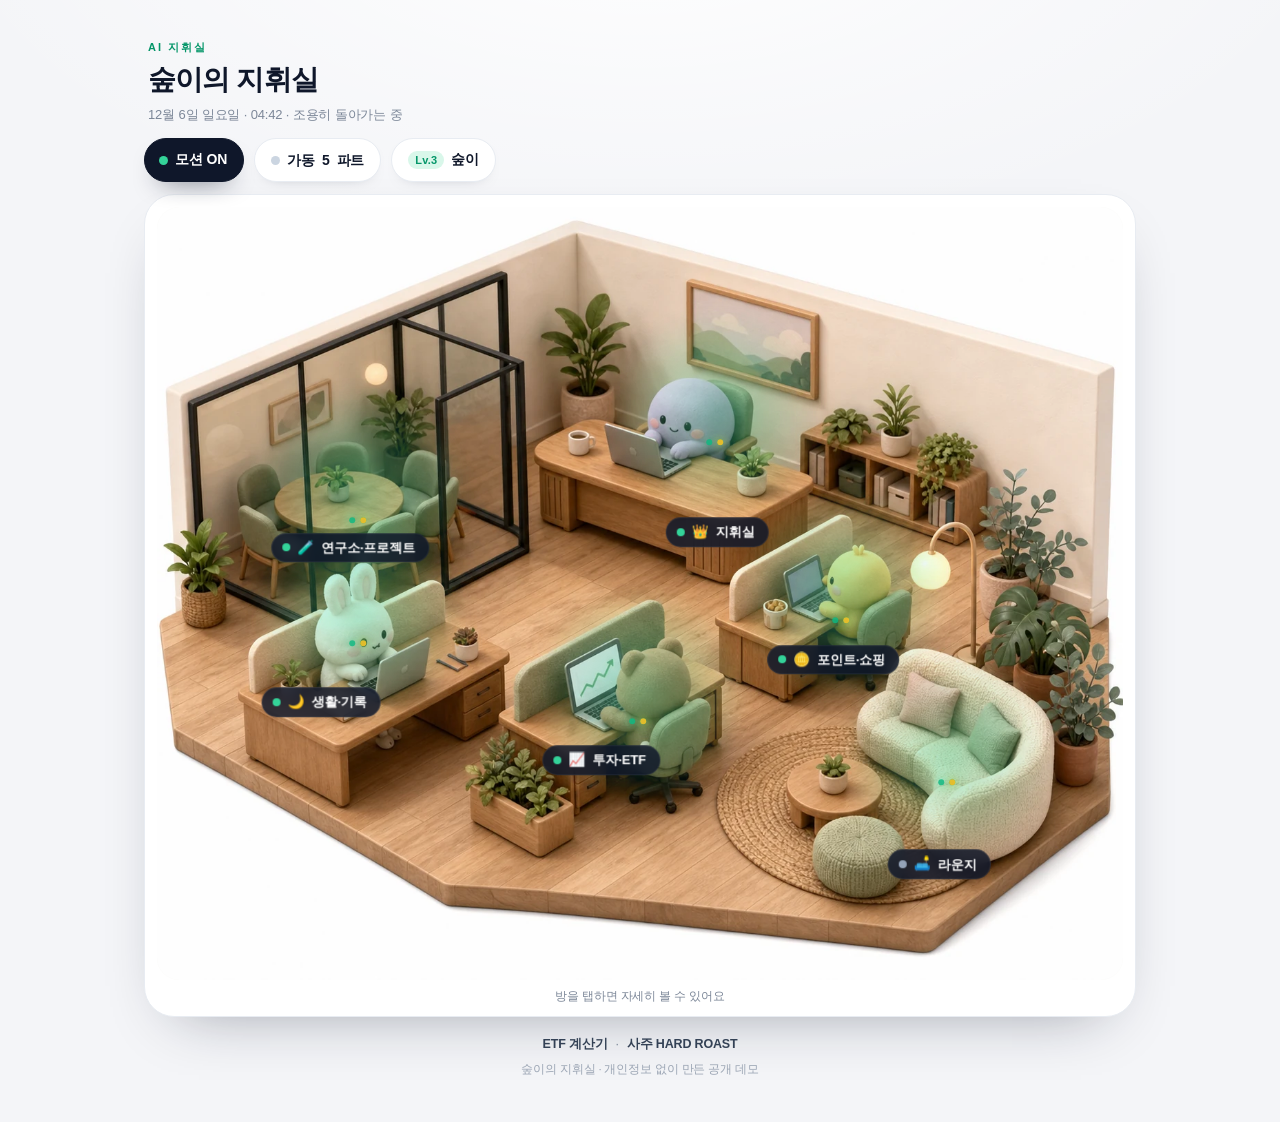
==== office/index.html @ 960017b2 "office: 숲이 3D 지휘실 대시보드 추가 (이소메트릭 배경, 6개 파트 배지, ETF 종가 연동)" ====
<!doctype html>
<html lang="ko">
<head>
<meta charset="utf-8">
<meta name="viewport" content="width=device-width, initial-scale=1, viewport-fit=cover">
<title>숲이의 3D 지휘실</title>
<meta name="description" content="매일 조용히 돌아가는 자동화 파트를 한눈에 보는 3D 아이소메트릭 지휘실 대시보드.">
<meta name="theme-color" content="#f4f5f8">
<meta property="og:title" content="숲이의 3D 지휘실">
<meta property="og:description" content="아침 브리핑부터 ETF 종가 갱신까지, 조용히 돌아가는 5개 파트.">
<link rel="icon" href="data:image/svg+xml,<svg xmlns=%22http://www.w3.org/2000/svg%22 viewBox=%220 0 100 100%22><text y=%22.9em%22 font-size=%2290%22>🏢</text></svg>">
<link rel="stylesheet" href="style.css">
</head>
<body class="motion-on">

<div class="page">

  <header class="masthead">
    <p class="masthead__kicker">AI 지휘실</p>
    <h1 class="masthead__title">숲이의 지휘실</h1>
    <p class="masthead__sub"><span id="todayLabel">오늘</span> · 조용히 돌아가는 중</p>
  </header>

  <div class="topbar" role="toolbar" aria-label="상태 바">
    <button class="pill pill--toggle is-on" id="motionBtn" type="button" aria-pressed="true" aria-label="모션 효과 켜기 또는 끄기">
      <span class="pill__dot"></span><span id="motionLabel">모션 ON</span>
    </button>
    <div class="pill" aria-label="가동 중인 파트 수">
      <span class="pill__dot pill__dot--soft"></span>가동 <b id="partCount">5</b>파트
    </div>
    <button class="pill pill--lv" id="levelBtn" type="button" aria-haspopup="dialog">
      <span class="lv">Lv.3</span> 숲이
    </button>
  </div>

  <main class="stage" aria-label="지휘실 평면도">
    <div class="office" id="office">
      <img class="office__bg" src="office-bg.webp" width="1402" height="1122" draggable="false"
           alt="둥근 보라색 마스코트가 앉은 원목 책상, 유리로 나뉜 회의실, 토끼·곰·병아리 책상, 소파와 러그가 있는 라운지로 이루어진 아이소메트릭 사무실">

      <span class="hot" data-room="hq"     style="--x:58%;--y:27%" aria-hidden="true"><i></i><i></i><i></i></span>
      <span class="hot" data-room="shop"   style="--x:71%;--y:50%" aria-hidden="true"><i></i><i></i><i></i></span>
      <span class="hot" data-room="invest" style="--x:50%;--y:63%" aria-hidden="true"><i></i><i></i><i></i></span>
      <span class="hot" data-room="life"   style="--x:21%;--y:53%" aria-hidden="true"><i></i><i></i><i></i></span>
      <span class="hot" data-room="lab"    style="--x:21%;--y:37%" aria-hidden="true"><i></i><i></i><i></i></span>
      <span class="hot" data-room="lounge" style="--x:82%;--y:71%" aria-hidden="true"><i></i><i></i><i></i></span>

      <button class="badge" type="button" data-room="hq" style="--x:58%;--y:42%">
        <span class="badge__dot"></span><span class="badge__ico">👑</span>
        <span class="badge__tx"><span class="tx-long">지휘실</span><span class="tx-short">지휘실</span></span>
      </button>
      <button class="badge" type="button" data-room="shop" style="--x:70%;--y:58.5%">
        <span class="badge__dot"></span><span class="badge__ico">🪙</span>
        <span class="badge__tx"><span class="tx-long">포인트·쇼핑</span><span class="tx-short">포인트</span></span>
      </button>
      <button class="badge" type="button" data-room="invest" style="--x:46%;--y:71.5%">
        <span class="badge__dot"></span><span class="badge__ico">📈</span>
        <span class="badge__tx"><span class="tx-long">투자·ETF</span><span class="tx-short">투자</span></span>
      </button>
      <button class="badge" type="button" data-room="life" style="--x:17%;--y:64%">
        <span class="badge__dot"></span><span class="badge__ico">🌙</span>
        <span class="badge__tx"><span class="tx-long">생활·기록</span><span class="tx-short">기록</span></span>
      </button>
      <button class="badge" type="button" data-room="lab" style="--x:20%;--y:44%">
        <span class="badge__dot"></span><span class="badge__ico">🧪</span>
        <span class="badge__tx"><span class="tx-long">연구소·프로젝트</span><span class="tx-short">연구소</span></span>
      </button>
      <button class="badge badge--rest" type="button" data-room="lounge" style="--x:81%;--y:85%">
        <span class="badge__dot"></span><span class="badge__ico">🛋️</span>
        <span class="badge__tx"><span class="tx-long">라운지</span><span class="tx-short">라운지</span></span>
      </button>
    </div>
    <p class="stage__hint">방을 탭하면 자세히 볼 수 있어요</p>
  </main>

  <footer class="foot">
    <nav class="foot__links" aria-label="바로가기">
      <a href="../etf-calc/">ETF 계산기</a>
      <span aria-hidden="true">·</span>
      <a href="../saju-roast/">사주 HARD ROAST</a>
    </nav>
    <p class="foot__note">숲이의 지휘실 · 개인정보 없이 만든 공개 데모</p>
  </footer>

</div>

<div class="scrim" id="scrim" aria-hidden="true"></div>

<section class="sheet" id="sheet" role="dialog" aria-modal="true" aria-hidden="true" aria-labelledby="sheetTitle" tabindex="-1">
  <div class="sheet__grab" id="sheetGrab" aria-hidden="true"></div>
  <header class="sheet__head">
    <span class="sheet__ico" id="sheetIco">👑</span>
    <div class="sheet__tt">
      <h2 id="sheetTitle">지휘실</h2>
      <p id="sheetSub">메인 비서 숲이</p>
    </div>
    <button class="sheet__close" id="sheetClose" type="button" aria-label="닫기">✕</button>
  </header>
  <div class="sheet__body" id="sheetBody"></div>
</section>

<noscript>
  <p class="noscript">이 페이지는 자바스크립트가 켜져 있을 때 제대로 보여요.</p>
</noscript>

<script src="app.js"></script>
</body>
</html>
---- office/style.css ----
/* 숲이의 3D 지휘실 */
:root{
  --ink:#0f172a;
  --ink-2:#334155;
  --muted:#7c8798;
  --line:#e8ecf2;
  --line-2:#f1f4f8;
  --bg:#f4f5f8;
  --card:#ffffff;
  --mint:#10b981;
  --mint-deep:#059669;
  --mint-soft:#d9f7ea;
  --amber:#f59e0b;
  --up:#059669;
  --down:#e11d48;
  --shadow:0 24px 60px -34px rgba(15,23,42,.45);
  --r-lg:30px;
  --r-md:20px;
  --r-sm:14px;
}

*{box-sizing:border-box}
html{-webkit-text-size-adjust:100%}
body{
  margin:0;
  background:
    radial-gradient(1200px 600px at 50% -10%, #ffffff 0%, rgba(255,255,255,0) 60%),
    var(--bg);
  color:var(--ink);
  font-family:-apple-system,BlinkMacSystemFont,"Apple SD Gothic Neo","Noto Sans KR","Malgun Gothic","Segoe UI",Roboto,sans-serif;
  line-height:1.45;
  letter-spacing:-.01em;
  min-height:100vh;
  -webkit-font-smoothing:antialiased;
}
body.sheet-open{overflow:hidden}

.page{
  max-width:1040px;
  margin:0 auto;
  padding:22px 16px calc(30px + env(safe-area-inset-bottom));
}

/* ── 머리글 ───────────────────────────── */
.masthead{margin:6px 4px 14px}
.masthead__kicker{
  margin:0 0 4px;
  font-size:11px;
  font-weight:700;
  letter-spacing:.18em;
  color:var(--mint-deep);
}
.masthead__title{
  margin:0;
  font-size:24px;
  font-weight:800;
  letter-spacing:-.03em;
}
.masthead__sub{
  margin:5px 0 0;
  font-size:13px;
  color:var(--muted);
}

/* ── 상태 바 ──────────────────────────── */
.topbar{
  display:flex;
  flex-wrap:wrap;
  align-items:center;
  gap:8px;
  margin:0 0 12px;
}
.pill{
  display:inline-flex;
  align-items:center;
  gap:7px;
  height:42px;
  padding:0 16px;
  border-radius:999px;
  border:1px solid var(--line);
  background:#fff;
  color:var(--ink);
  font-size:13.5px;
  font-weight:600;
  letter-spacing:-.01em;
  box-shadow:0 6px 16px -14px rgba(15,23,42,.5);
  white-space:nowrap;
}
.pill b{font-weight:800}
button.pill{cursor:pointer;transition:transform .15s ease, box-shadow .2s ease, background .2s ease}
button.pill:hover{transform:translateY(-1px)}
button.pill:active{transform:translateY(0) scale(.985)}
.pill:focus-visible{outline:3px solid rgba(16,185,129,.45);outline-offset:2px}

.pill__dot{
  width:9px;height:9px;border-radius:50%;
  background:var(--mint);
  box-shadow:0 0 0 0 rgba(16,185,129,.55);
  flex:none;
}
.pill__dot--soft{background:#cbd5e1;box-shadow:none}

.pill--toggle{
  background:#fff;
  color:var(--ink);
  border-color:var(--line);
  padding-left:14px;
}
.pill--toggle .pill__dot{background:#cbd5e1;box-shadow:none}
.pill--toggle.is-on{
  background:var(--ink);
  color:#fff;
  border-color:var(--ink);
  box-shadow:0 12px 26px -16px rgba(15,23,42,.9);
}
.pill--toggle.is-on .pill__dot{
  background:#34d399;
  animation:dotPulse 2.4s ease-out infinite;
}
.pill--lv .lv{
  font-size:11px;
  font-weight:800;
  letter-spacing:.02em;
  color:var(--mint-deep);
  background:var(--mint-soft);
  border-radius:999px;
  padding:3px 7px;
}
@keyframes dotPulse{
  0%{box-shadow:0 0 0 0 rgba(52,211,153,.55)}
  70%{box-shadow:0 0 0 7px rgba(52,211,153,0)}
  100%{box-shadow:0 0 0 0 rgba(52,211,153,0)}
}

/* ── 오피스 무대 ──────────────────────── */
.stage{
  margin:0;
  padding:10px 10px 6px;
  background:var(--card);
  border:1px solid var(--line);
  border-radius:var(--r-lg);
  box-shadow:var(--shadow);
}
.office{
  position:relative;
  border-radius:22px;
  overflow:hidden;
  background:#fbfaf7;
  isolation:isolate;
}
.office__bg{
  display:block;
  width:100%;
  height:auto;
  user-select:none;
  -webkit-user-drag:none;
  position:relative;
  z-index:1;
}
.office::after{
  content:"";
  position:absolute;
  inset:0;
  z-index:2;
  pointer-events:none;
  background:linear-gradient(115deg,rgba(255,255,255,0) 35%,rgba(255,255,255,.16) 48%,rgba(255,255,255,0) 60%);
  transform:translateX(-120%);
  opacity:0;
}
body.motion-on .office::after{animation:sweep 11s ease-in-out 2s infinite}
@keyframes sweep{
  0%,72%{transform:translateX(-120%);opacity:0}
  78%{opacity:1}
  92%,100%{transform:translateX(120%);opacity:0}
}

/* 캐릭터 주변 은은한 불빛 + 먼지 입자 */
.hot{
  position:absolute;
  left:var(--x);top:var(--y);
  width:19%;
  aspect-ratio:1;
  transform:translate(-50%,-50%);
  z-index:2;
  pointer-events:none;
  opacity:0;
  transition:opacity .5s ease;
}
.hot::before{
  content:"";
  position:absolute;
  inset:-10%;
  border-radius:50%;
  background:radial-gradient(circle at 50% 50%,rgba(52,211,153,.42) 0%,rgba(52,211,153,.18) 42%,rgba(52,211,153,0) 70%);
  filter:blur(6px);
  animation:breathe 4.6s ease-in-out infinite;
}
.hot i{
  position:absolute;
  bottom:34%;left:50%;
  width:6px;height:6px;
  border-radius:50%;
  background:rgba(16,185,129,.85);
  box-shadow:0 0 8px rgba(52,211,153,.8);
  opacity:0;
}
.hot i:nth-child(1){animation:rise 5.4s ease-in-out infinite}
.hot i:nth-child(2){animation:rise 6.6s ease-in-out .9s infinite;background:rgba(251,191,36,.9);box-shadow:0 0 8px rgba(251,191,36,.8)}
.hot i:nth-child(3){animation:rise 7.4s ease-in-out 2.1s infinite;left:44%}
body.motion-on .hot{opacity:1}
body.motion-on .hot i{opacity:1}

@keyframes breathe{
  0%,100%{opacity:.55;transform:scale(.94)}
  50%{opacity:1;transform:scale(1.06)}
}
@keyframes rise{
  0%{transform:translate(-50%,0) scale(.7);opacity:0}
  18%{opacity:.9}
  60%{opacity:.55}
  100%{transform:translate(-50%,-58px) scale(1.05);opacity:0}
}

/* ── 방 배지 ──────────────────────────── */
.badge{
  position:absolute;
  left:var(--x);top:var(--y);
  z-index:3;
  display:inline-flex;
  align-items:center;
  gap:7px;
  max-width:46%;
  padding:8px 14px 8px 11px;
  border:0;
  border-radius:999px;
  background:rgba(15,23,42,.84);
  color:#fff;
  font-family:inherit;
  font-size:13px;
  font-weight:700;
  letter-spacing:-.01em;
  line-height:1;
  white-space:nowrap;
  cursor:pointer;
  transform:translate(-50%,-50%);
  -webkit-backdrop-filter:blur(6px);
  backdrop-filter:blur(6px);
  box-shadow:0 10px 22px -14px rgba(15,23,42,.9), 0 0 0 1px rgba(255,255,255,.06) inset;
  transition:transform .18s ease, background .2s ease, box-shadow .2s ease;
}
.badge::after{
  content:"";
  position:absolute;
  inset:-9px;
  border-radius:999px;
}
.badge__dot{
  width:8px;height:8px;border-radius:50%;
  background:#34d399;
  flex:none;
  box-shadow:0 0 0 0 rgba(52,211,153,.5);
}
body.motion-on .badge .badge__dot{animation:dotPulse 2.6s ease-out infinite}
.badge--rest .badge__dot{background:#94a3b8;box-shadow:none;animation:none!important}
.badge__ico{font-size:13.5px;line-height:1}
.badge__tx{overflow:hidden;text-overflow:ellipsis}
.tx-short{display:none}

.badge:hover{background:rgba(15,23,42,.94);transform:translate(-50%,-50%) scale(1.035)}
.badge:active{transform:translate(-50%,-50%) scale(.98)}
.badge:focus-visible{outline:3px solid rgba(52,211,153,.75);outline-offset:3px}

.stage__hint{
  margin:8px 4px 2px;
  text-align:center;
  font-size:12px;
  color:var(--muted);
}

/* ── 바닥글 ───────────────────────────── */
.foot{
  margin:18px 6px 0;
  text-align:center;
  color:var(--muted);
  font-size:12.5px;
}
.foot__links{display:flex;justify-content:center;gap:8px;flex-wrap:wrap}
.foot__links a{color:var(--ink-2);text-decoration:none;font-weight:600}
.foot__links a:hover{color:var(--mint-deep);text-decoration:underline}
.foot__note{margin:8px 0 0;font-size:11.5px;color:#9aa4b3}

/* ── 바텀시트 / 모달 ──────────────────── */
.scrim{
  position:fixed;
  inset:0;
  z-index:40;
  background:rgba(15,23,42,.42);
  -webkit-backdrop-filter:blur(3px);
  backdrop-filter:blur(3px);
  opacity:0;
  pointer-events:none;
  transition:opacity .28s ease;
}
.scrim.is-on{opacity:1;pointer-events:auto}

.sheet{
  position:fixed;
  z-index:50;
  left:0;right:0;bottom:0;
  max-height:86vh;
  max-height:86dvh;
  display:flex;
  flex-direction:column;
  background:#fff;
  border-radius:26px 26px 0 0;
  box-shadow:0 -20px 60px -30px rgba(15,23,42,.5);
  transform:translateY(104%);
  transition:transform .34s cubic-bezier(.22,.9,.28,1), visibility 0s linear .34s;
  visibility:hidden;
  padding-bottom:env(safe-area-inset-bottom);
  outline:none;
}
.sheet.is-open{transform:translateY(0);visibility:visible;transition:transform .34s cubic-bezier(.22,.9,.28,1), visibility 0s linear 0s}
.sheet__grab{
  width:44px;height:5px;border-radius:99px;
  background:#dfe4ec;
  margin:9px auto 2px;
  flex:none;
  touch-action:none;
}
.sheet__head{
  display:flex;
  align-items:center;
  gap:12px;
  padding:10px 18px 12px;
  border-bottom:1px solid var(--line-2);
  flex:none;
}
.sheet__ico{
  width:44px;height:44px;
  flex:none;
  display:grid;place-items:center;
  border-radius:15px;
  background:#f6f8fb;
  border:1px solid var(--line);
  font-size:21px;
}
.sheet__tt{min-width:0;flex:1}
.sheet__tt h2{
  margin:0;
  font-size:17px;
  font-weight:800;
  letter-spacing:-.03em;
  white-space:nowrap;overflow:hidden;text-overflow:ellipsis;
}
.sheet__tt p{
  margin:2px 0 0;
  font-size:12.5px;
  color:var(--muted);
  white-space:nowrap;overflow:hidden;text-overflow:ellipsis;
}
.sheet__close{
  width:38px;height:38px;flex:none;
  border-radius:50%;
  border:1px solid var(--line);
  background:#fff;
  color:var(--ink-2);
  font-size:15px;
  cursor:pointer;
  display:grid;place-items:center;
}
.sheet__close:hover{background:#f4f6f9}
.sheet__body{
  padding:16px 18px calc(24px + env(safe-area-inset-bottom));
  overflow-y:auto;
  -webkit-overflow-scrolling:touch;
}

/* 시트 내부 공통 */
.sec{
  margin:0 0 16px;
}
.sec:last-child{margin-bottom:0}
.sec__title{
  margin:0 0 8px;
  font-size:11.5px;
  font-weight:800;
  letter-spacing:.06em;
  color:#93a0b1;
}
.kv{
  display:flex;
  align-items:center;
  justify-content:space-between;
  gap:12px;
  padding:11px 0;
  border-bottom:1px dashed var(--line);
  font-size:14px;
}
.kv:last-of-type{border-bottom:0}
.kv__k{color:var(--ink-2);display:flex;align-items:center;gap:8px;min-width:0}
.kv__k .ico{font-size:15px}
.kv__k span{overflow:hidden;text-overflow:ellipsis;white-space:nowrap}
.kv__v{
  flex:none;
  font-weight:800;
  font-variant-numeric:tabular-nums;
  color:var(--ink);
  background:#f4f6fa;
  border-radius:9px;
  padding:4px 9px;
  font-size:12.5px;
}
.kv__v--soft{background:var(--mint-soft);color:var(--mint-deep)}

.hero-card{
  border-radius:18px;
  padding:16px;
  background:linear-gradient(160deg,#f3fbf7 0%,#eef6ff 100%);
  border:1px solid #e2f1ea;
  margin-bottom:14px;
}
.hero-card__k{
  margin:0 0 6px;
  font-size:11px;
  font-weight:800;
  letter-spacing:.08em;
  color:var(--mint-deep);
}
.hero-card__t{
  margin:0 0 12px;
  font-size:15.5px;
  font-weight:700;
  line-height:1.42;
  letter-spacing:-.02em;
  color:#12352a;
}

.btn{
  display:inline-flex;
  align-items:center;
  justify-content:center;
  gap:7px;
  min-height:46px;
  padding:0 18px;
  border-radius:14px;
  border:1px solid transparent;
  background:var(--ink);
  color:#fff;
  font-family:inherit;
  font-size:14px;
  font-weight:700;
  text-decoration:none;
  cursor:pointer;
  transition:transform .15s ease, filter .2s ease;
}
.btn:hover{filter:brightness(1.12)}
.btn:active{transform:scale(.985)}
.btn--mint{background:var(--mint-deep)}
.btn--ghost{
  background:#fff;color:var(--ink);border-color:var(--line);
}
.btn--ghost:hover{background:#f7f9fc}
.btn--sm{min-height:36px;padding:0 13px;font-size:12.5px;border-radius:11px}
.btn--block{width:100%}
.btn:focus-visible{outline:3px solid rgba(16,185,129,.4);outline-offset:2px}

.row-actions{display:flex;align-items:center;gap:10px;flex-wrap:wrap;margin-top:10px}
.muted{color:var(--muted);font-size:12px}

.heart{
  display:flex;align-items:center;gap:8px;
  margin:0 0 12px;
  padding:10px 13px;
  border-radius:12px;
  background:#f7faf9;
  border:1px solid #e6f4ee;
  font-size:12.5px;
  color:#2f6b56;
  font-weight:600;
}
.heart__dot{
  width:8px;height:8px;border-radius:50%;
  background:var(--mint);
  box-shadow:0 0 0 0 rgba(16,185,129,.5);
}
body.motion-on .heart__dot{animation:dotPulse 2s ease-out infinite}

.timeline{list-style:none;margin:0;padding:0}
.timeline li{
  display:flex;align-items:baseline;gap:12px;
  padding:9px 0;
  border-bottom:1px dashed var(--line);
  font-size:13.5px;
}
.timeline li:last-child{border-bottom:0}
.timeline__t{
  flex:none;
  width:52px;
  font-weight:800;
  font-variant-numeric:tabular-nums;
  color:var(--mint-deep);
  font-size:13px;
}
.timeline__d{color:var(--ink-2)}
.timeline__d small{color:var(--muted);font-size:11.5px;margin-left:5px}

/* ETF 가격 */
.stamp{
  display:flex;align-items:center;justify-content:space-between;gap:10px;
  padding:10px 13px;
  margin-bottom:10px;
  border-radius:12px;
  background:#f4f7fb;
  font-size:12px;
  color:#55627a;
}
.stamp b{color:var(--ink);font-variant-numeric:tabular-nums}
.prices{list-style:none;margin:0 0 14px;padding:0}
.prices li{
  display:grid;
  grid-template-columns:1fr auto auto;
  align-items:center;
  gap:10px;
  padding:9px 2px;
  border-bottom:1px solid var(--line-2);
  font-size:13px;
}
.prices li:last-child{border-bottom:0}
.prices .nm{color:var(--ink-2);overflow:hidden;text-overflow:ellipsis;white-space:nowrap}
.prices .px{font-weight:800;font-variant-numeric:tabular-nums;color:var(--ink)}
.prices .chg{
  min-width:62px;
  text-align:right;
  font-size:12px;
  font-weight:800;
  font-variant-numeric:tabular-nums;
  border-radius:8px;
  padding:3px 7px;
}
.chg.up{color:var(--up);background:#e8f8f1}
.chg.down{color:var(--down);background:#fdeef2}
.chg.flat{color:#64748b;background:#f1f4f8}
.skeleton{
  height:44px;border-radius:12px;
  background:linear-gradient(90deg,#f3f6fa 25%,#e9eef5 37%,#f3f6fa 63%);
  background-size:400% 100%;
  animation:shimmer 1.4s ease infinite;
  margin-bottom:8px;
}
@keyframes shimmer{0%{background-position:100% 0}100%{background-position:0 0}}
.notice{
  padding:12px 13px;border-radius:12px;
  background:#fff7ed;border:1px solid #fde8cd;
  color:#9a5b12;font-size:12.5px;
  margin-bottom:12px;
}
.notice a{color:inherit}

/* 바로가기 카드 */
.linkcard{
  display:flex;align-items:center;gap:12px;
  padding:13px 14px;
  margin-bottom:9px;
  border-radius:15px;
  border:1px solid var(--line);
  background:#fff;
  text-decoration:none;
  color:var(--ink);
  transition:transform .15s ease, border-color .2s ease, background .2s ease;
}
.linkcard:hover{transform:translateY(-1px);border-color:#cfe9de;background:#fbfefc}
.linkcard__ico{
  width:38px;height:38px;flex:none;
  display:grid;place-items:center;
  border-radius:12px;background:#f5f8fb;font-size:18px;
}
.linkcard__tx{flex:1;min-width:0}
.linkcard__tx b{display:block;font-size:14px;letter-spacing:-.02em}
.linkcard__tx span{display:block;font-size:12px;color:var(--muted);margin-top:1px}
.linkcard__arrow{color:#9aa4b3;font-size:14px;flex:none}

/* 체크리스트 */
.todoform{display:flex;gap:8px;margin-bottom:10px}
.todoform input{
  flex:1;min-width:0;
  height:44px;
  padding:0 13px;
  border-radius:13px;
  border:1px solid var(--line);
  background:#fafbfd;
  font-family:inherit;
  font-size:14px;
  color:var(--ink);
}
.todoform input:focus{outline:none;border-color:#9fe3c8;background:#fff;box-shadow:0 0 0 4px rgba(16,185,129,.12)}
.todos{list-style:none;margin:0;padding:0}
.todos li{
  display:flex;align-items:center;gap:10px;
  padding:10px 2px;
  border-bottom:1px solid var(--line-2);
}
.todos li:last-child{border-bottom:0}
.todos label{display:flex;align-items:center;gap:10px;flex:1;min-width:0;cursor:pointer;font-size:14px}
.todos input[type=checkbox]{
  appearance:none;-webkit-appearance:none;
  width:21px;height:21px;flex:none;
  border-radius:7px;
  border:2px solid #d6dee8;
  background:#fff;
  cursor:pointer;
  position:relative;
  transition:background .15s ease,border-color .15s ease;
}
.todos input[type=checkbox]:checked{background:var(--mint);border-color:var(--mint)}
.todos input[type=checkbox]:checked::after{
  content:"";
  position:absolute;left:6px;top:2px;
  width:5px;height:10px;
  border:solid #fff;border-width:0 2px 2px 0;
  transform:rotate(45deg);
}
.todos .tx{overflow:hidden;text-overflow:ellipsis;white-space:nowrap;color:var(--ink)}
.todos li.is-done .tx{color:#9aa4b3;text-decoration:line-through}
.todos .del{
  width:32px;height:32px;flex:none;
  border:0;border-radius:9px;background:transparent;
  color:#b6c0cd;font-size:15px;cursor:pointer;
}
.todos .del:hover{background:#fbeef1;color:var(--down)}
.empty{
  margin:8px 0 0;
  padding:18px 12px;
  text-align:center;
  font-size:12.5px;
  color:#9aa4b3;
  background:#fafbfd;
  border-radius:13px;
  border:1px dashed var(--line);
}

/* 라운지 */
.chips{display:flex;flex-wrap:wrap;gap:7px;margin-bottom:12px}
.chip{
  min-height:38px;
  padding:0 13px;
  border-radius:999px;
  border:1px solid var(--line);
  background:#fff;
  font-family:inherit;
  font-size:13px;
  font-weight:600;
  color:var(--ink-2);
  cursor:pointer;
  transition:background .15s ease,border-color .15s ease,color .15s ease;
}
.chip:hover{background:#f7f9fc}
.chip.is-on{background:var(--mint-soft);border-color:#b6ecd6;color:#0b6b4d}
.memo{
  width:100%;
  padding:12px 13px;
  border-radius:14px;
  border:1px solid var(--line);
  background:#fafbfd;
  font-family:inherit;
  font-size:14px;
  line-height:1.5;
  color:var(--ink);
  resize:vertical;
  min-height:84px;
}
.memo:focus{outline:none;border-color:#9fe3c8;background:#fff;box-shadow:0 0 0 4px rgba(16,185,129,.12)}

/* 접근성 */
.sr-only{
  position:absolute;width:1px;height:1px;padding:0;margin:-1px;
  overflow:hidden;clip:rect(0,0,0,0);white-space:nowrap;border:0;
}
.noscript{
  position:fixed;left:12px;right:12px;bottom:12px;
  padding:12px;border-radius:12px;background:#fff3cd;color:#7a5b00;
  font-size:13px;text-align:center;z-index:99;
}

@media (prefers-reduced-motion: reduce){
  *,*::before,*::after{animation-duration:.001ms!important;animation-iteration-count:1!important;transition-duration:.001ms!important}
}

/* ── 모바일 ───────────────────────────── */
@media (max-width:720px){
  .page{padding:16px 12px calc(24px + env(safe-area-inset-bottom))}
  .masthead{margin:2px 4px 12px}
  .masthead__title{font-size:21px}
  .masthead__sub{font-size:12px}
  .topbar{gap:6px}
  .pill{height:38px;padding:0 12px;font-size:12.5px;gap:6px}
  .pill--toggle{padding-left:11px}
  .pill__dot{width:8px;height:8px}
  .stage{padding:7px 7px 4px;border-radius:24px}
  .office{border-radius:18px}
  .badge{
    gap:4px;
    padding:5px 9px 5px 7px;
    font-size:10px;
    letter-spacing:-.02em;
    max-width:38%;
  }
  .badge__dot{width:6px;height:6px}
  .badge__ico{font-size:10.5px}
  .tx-long{display:none}
  .tx-short{display:inline}
  .hot{width:26%;filter:blur(.2px)}
  .hot i{width:4px;height:4px}
  .stage__hint{font-size:11px;margin-top:6px}
  .foot{margin-top:14px}
  .sheet__body{padding:14px 16px calc(28px + env(safe-area-inset-bottom))}
  .kv{font-size:13.5px}
  .prices li{font-size:12.5px}
  .linkcard{padding:12px}
}

@media (max-width:360px){
  .badge{font-size:9px;padding:4px 7px 4px 6px;gap:3px}
  .badge__ico{display:none}
}

/* ── 데스크톱: 가운데 모달 ────────────── */
@media (min-width:860px){
  .page{padding:34px 24px 44px}
  .masthead__title{font-size:28px}
  .topbar{gap:10px}
  .pill{height:44px;font-size:14px}
  .stage{padding:12px 12px 8px}
  .sheet{
    left:50%;right:auto;bottom:auto;top:50%;
    width:560px;max-width:calc(100vw - 48px);
    max-height:82vh;
    border-radius:26px;
    transform:translate(-50%,-46%) scale(.97);
    opacity:0;
    transition:transform .28s cubic-bezier(.22,.9,.28,1),opacity .22s ease, visibility 0s linear .28s;
  }
  .sheet.is-open{transform:translate(-50%,-50%) scale(1);opacity:1;transition:transform .28s cubic-bezier(.22,.9,.28,1),opacity .22s ease, visibility 0s linear 0s}
  .sheet__grab{display:none}
  .sheet__head{padding:18px 22px 14px}
  .sheet__body{padding:18px 22px 24px}
}
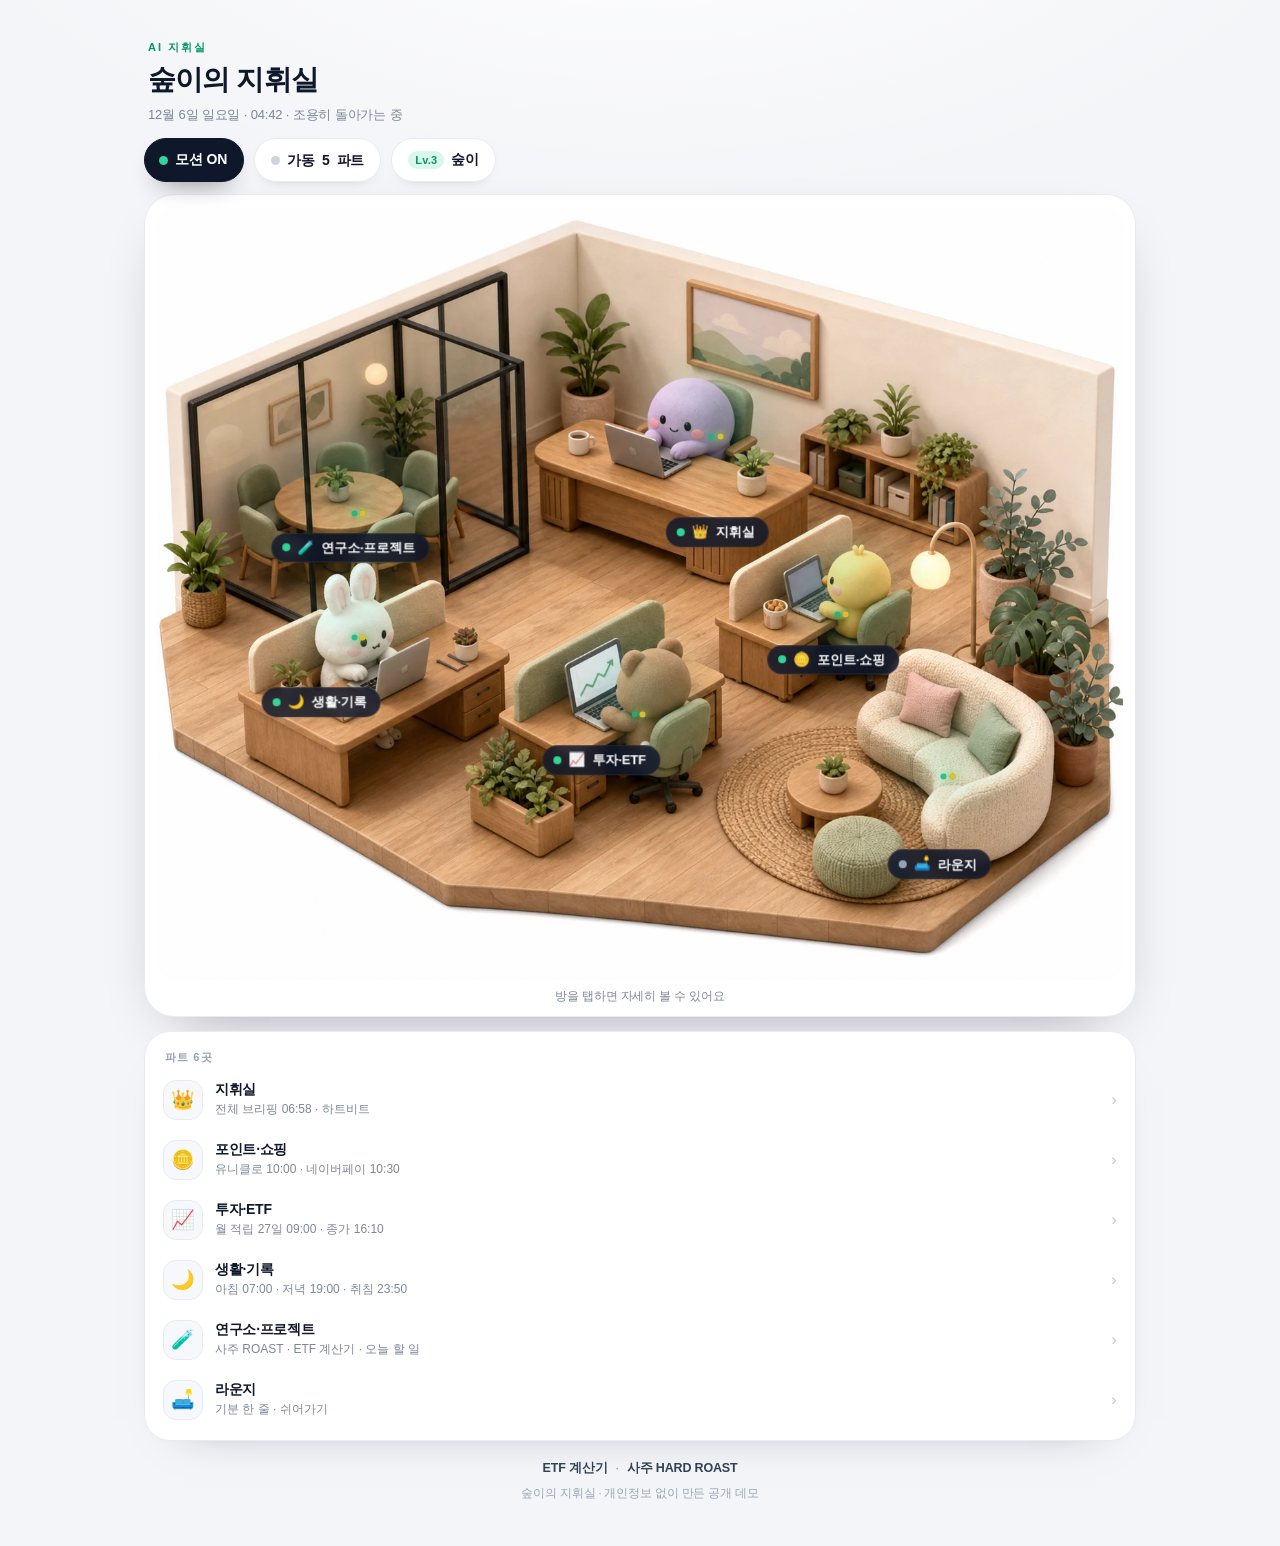
==== commit 1f2064fc: "office: 파트 목록 섹션 추가, 모바일 불빛 조정" ====
--- a/office/index.html
+++ b/office/index.html
@@ -73,6 +73,40 @@
     <p class="stage__hint">방을 탭하면 자세히 볼 수 있어요</p>
   </main>
 
+  <section class="parts" aria-label="파트 목록">
+    <p class="parts__title">파트 6곳</p>
+    <button class="part" type="button" data-room="hq">
+      <span class="part__ico" aria-hidden="true">👑</span>
+      <span class="part__tx"><b>지휘실</b><span>전체 브리핑 06:58 · 하트비트</span></span>
+      <span class="part__go" aria-hidden="true">›</span>
+    </button>
+    <button class="part" type="button" data-room="shop">
+      <span class="part__ico" aria-hidden="true">🪙</span>
+      <span class="part__tx"><b>포인트·쇼핑</b><span>유니클로 10:00 · 네이버페이 10:30</span></span>
+      <span class="part__go" aria-hidden="true">›</span>
+    </button>
+    <button class="part" type="button" data-room="invest">
+      <span class="part__ico" aria-hidden="true">📈</span>
+      <span class="part__tx"><b>투자·ETF</b><span>월 적립 27일 09:00 · 종가 16:10</span></span>
+      <span class="part__go" aria-hidden="true">›</span>
+    </button>
+    <button class="part" type="button" data-room="life">
+      <span class="part__ico" aria-hidden="true">🌙</span>
+      <span class="part__tx"><b>생활·기록</b><span>아침 07:00 · 저녁 19:00 · 취침 23:50</span></span>
+      <span class="part__go" aria-hidden="true">›</span>
+    </button>
+    <button class="part" type="button" data-room="lab">
+      <span class="part__ico" aria-hidden="true">🧪</span>
+      <span class="part__tx"><b>연구소·프로젝트</b><span>사주 ROAST · ETF 계산기 · 오늘 할 일</span></span>
+      <span class="part__go" aria-hidden="true">›</span>
+    </button>
+    <button class="part" type="button" data-room="lounge">
+      <span class="part__ico" aria-hidden="true">🛋️</span>
+      <span class="part__tx"><b>라운지</b><span>기분 한 줄 · 쉬어가기</span></span>
+      <span class="part__go" aria-hidden="true">›</span>
+    </button>
+  </section>
+
   <footer class="foot">
     <nav class="foot__links" aria-label="바로가기">
       <a href="../etf-calc/">ETF 계산기</a>
--- a/office/style.css
+++ b/office/style.css
@@ -178,7 +178,7 @@
 .hot{
   position:absolute;
   left:var(--x);top:var(--y);
-  width:19%;
+  width:15%;
   aspect-ratio:1;
   transform:translate(-50%,-50%);
   z-index:2;
@@ -189,10 +189,10 @@
 .hot::before{
   content:"";
   position:absolute;
-  inset:-10%;
+  inset:-6%;
   border-radius:50%;
-  background:radial-gradient(circle at 50% 50%,rgba(52,211,153,.42) 0%,rgba(52,211,153,.18) 42%,rgba(52,211,153,0) 70%);
-  filter:blur(6px);
+  background:radial-gradient(circle at 50% 50%,rgba(45,212,191,.20) 0%,rgba(45,212,191,.07) 45%,rgba(45,212,191,0) 72%);
+  filter:blur(12px);
   animation:breathe 4.6s ease-in-out infinite;
 }
 .hot i{
@@ -211,8 +211,8 @@
 body.motion-on .hot i{opacity:1}
 
 @keyframes breathe{
-  0%,100%{opacity:.55;transform:scale(.94)}
-  50%{opacity:1;transform:scale(1.06)}
+  0%,100%{opacity:.38;transform:scale(.92)}
+  50%{opacity:.8;transform:scale(1.05)}
 }
 @keyframes rise{
   0%{transform:translate(-50%,0) scale(.7);opacity:0}
@@ -277,6 +277,64 @@
   color:var(--muted);
 }
 
+/* ── 파트 목록 ────────────────────────── */
+.parts{
+  margin:14px 0 0;
+  padding:6px 6px 10px;
+  background:var(--card);
+  border:1px solid var(--line);
+  border-radius:26px;
+  box-shadow:0 18px 46px -40px rgba(15,23,42,.5);
+}
+.parts__title{
+  margin:12px 14px 4px;
+  font-size:11px;
+  font-weight:800;
+  letter-spacing:.1em;
+  color:#93a0b1;
+}
+.part{
+  display:flex;
+  align-items:center;
+  gap:12px;
+  width:100%;
+  padding:10px 12px;
+  border:0;
+  border-radius:18px;
+  background:transparent;
+  font-family:inherit;
+  text-align:left;
+  color:var(--ink);
+  cursor:pointer;
+  transition:background .16s ease;
+}
+.part:hover{background:#f7f9fc}
+.part:active{background:#f1f5fa}
+.part:focus-visible{outline:3px solid rgba(16,185,129,.45);outline-offset:-2px}
+.part__ico{
+  width:40px;height:40px;flex:none;
+  display:grid;place-items:center;
+  border-radius:13px;
+  background:#f6f8fb;
+  border:1px solid var(--line);
+  font-size:19px;
+}
+.part__tx{flex:1;min-width:0}
+.part__tx b{
+  display:block;
+  font-size:14px;
+  font-weight:700;
+  letter-spacing:-.02em;
+}
+.part__tx span{
+  display:block;
+  margin-top:2px;
+  font-size:12px;
+  color:var(--muted);
+  overflow:hidden;text-overflow:ellipsis;white-space:nowrap;
+}
+.part__go{flex:none;color:#c2cad5;font-size:17px;line-height:1}
+
 /* ── 바닥글 ───────────────────────────── */
 .foot{
   margin:18px 6px 0;
@@ -709,8 +767,11 @@
   .badge__ico{font-size:10.5px}
   .tx-long{display:none}
   .tx-short{display:inline}
-  .hot{width:26%;filter:blur(.2px)}
+  .hot{width:19%}
   .hot i{width:4px;height:4px}
+  .parts{margin-top:12px;border-radius:22px}
+  .part{padding:9px 10px;gap:10px}
+  .part__ico{width:36px;height:36px;font-size:17px;border-radius:12px}
   .stage__hint{font-size:11px;margin-top:6px}
   .foot{margin-top:14px}
   .sheet__body{padding:14px 16px calc(28px + env(safe-area-inset-bottom))}
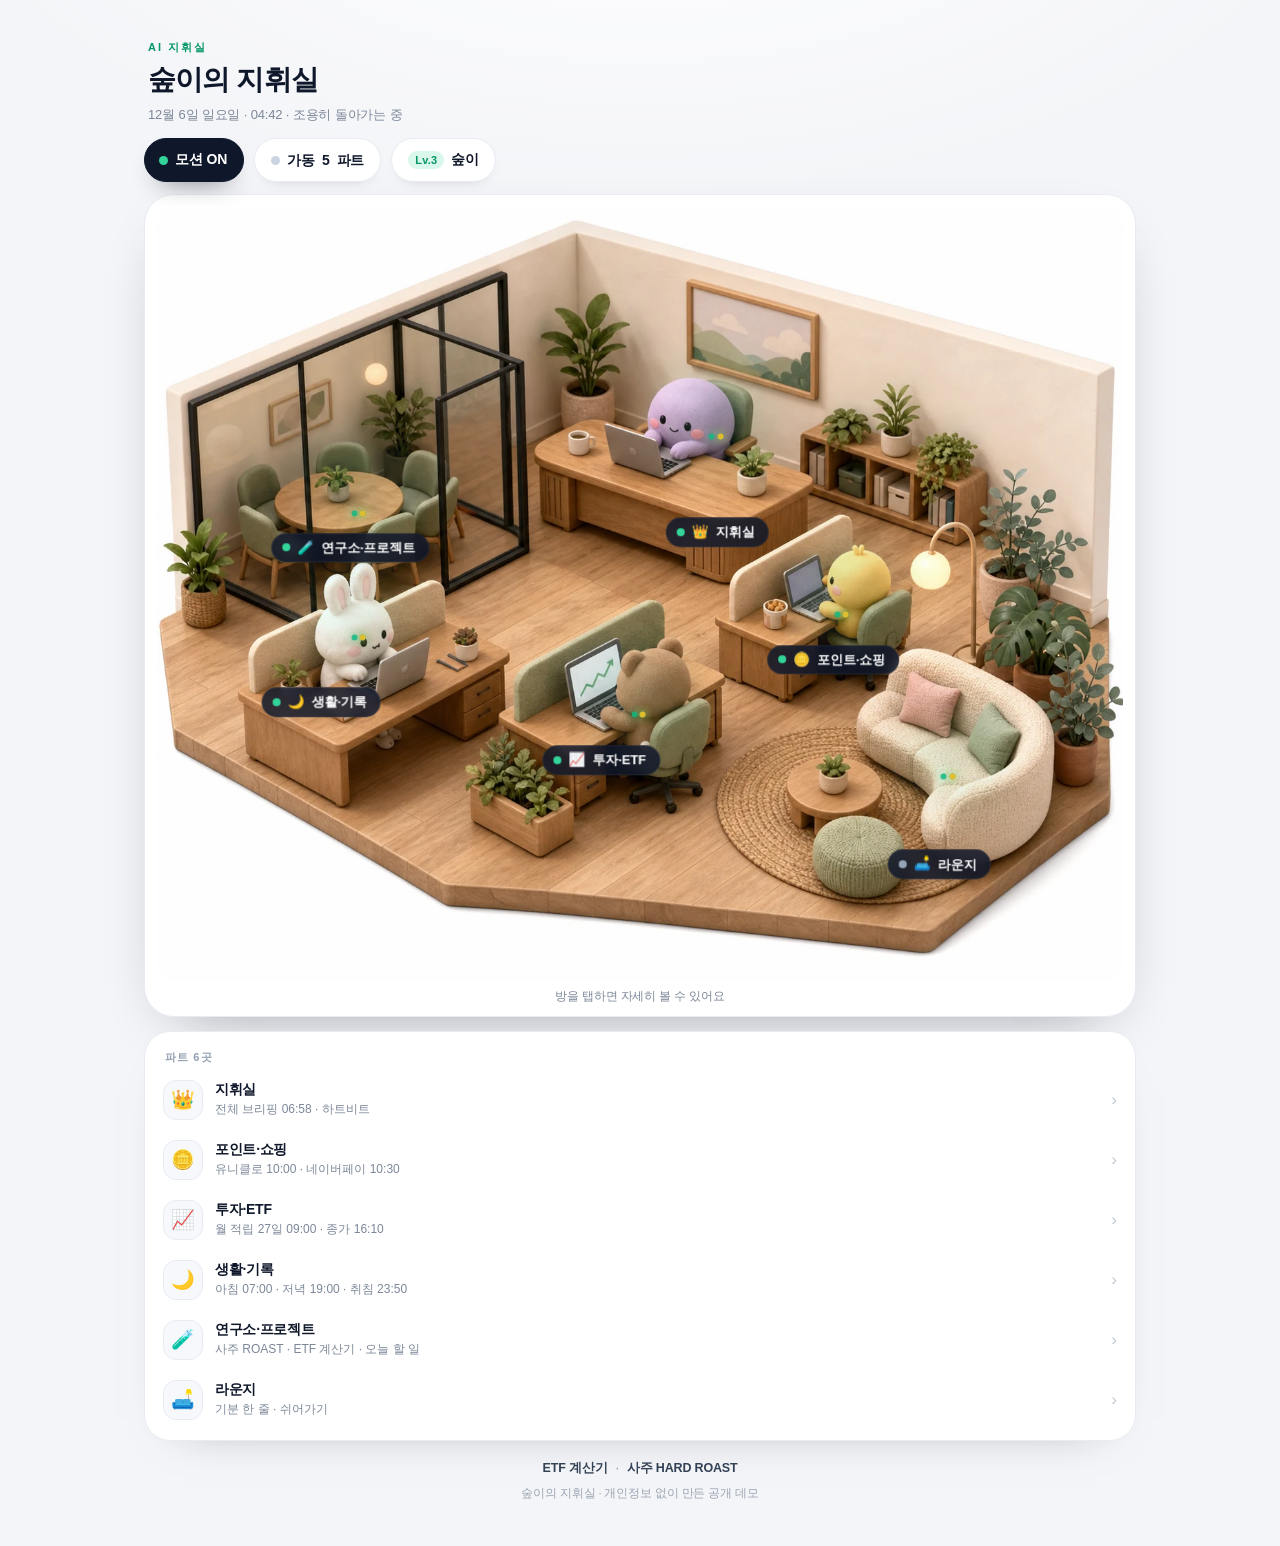
==== commit 2f3dbf0c: "office: 에셋 버전 쿼리 추가" ====
--- a/office/index.html
+++ b/office/index.html
@@ -9,7 +9,7 @@
 <meta property="og:title" content="숲이의 3D 지휘실">
 <meta property="og:description" content="아침 브리핑부터 ETF 종가 갱신까지, 조용히 돌아가는 5개 파트.">
 <link rel="icon" href="data:image/svg+xml,<svg xmlns=%22http://www.w3.org/2000/svg%22 viewBox=%220 0 100 100%22><text y=%22.9em%22 font-size=%2290%22>🏢</text></svg>">
-<link rel="stylesheet" href="style.css">
+<link rel="stylesheet" href="style.css?v=2">
 </head>
 <body class="motion-on">
 
@@ -137,6 +137,6 @@
   <p class="noscript">이 페이지는 자바스크립트가 켜져 있을 때 제대로 보여요.</p>
 </noscript>
 
-<script src="app.js"></script>
+<script src="app.js?v=2"></script>
 </body>
 </html>
--- a/office/style.css
+++ b/office/style.css
@@ -191,8 +191,8 @@
   position:absolute;
   inset:-6%;
   border-radius:50%;
-  background:radial-gradient(circle at 50% 50%,rgba(45,212,191,.20) 0%,rgba(45,212,191,.07) 45%,rgba(45,212,191,0) 72%);
-  filter:blur(12px);
+  background:radial-gradient(circle at 50% 50%,rgba(45,212,191,.14) 0%,rgba(45,212,191,.05) 45%,rgba(45,212,191,0) 72%);
+  filter:blur(14px);
   animation:breathe 4.6s ease-in-out infinite;
 }
 .hot i{
@@ -211,8 +211,8 @@
 body.motion-on .hot i{opacity:1}
 
 @keyframes breathe{
-  0%,100%{opacity:.38;transform:scale(.92)}
-  50%{opacity:.8;transform:scale(1.05)}
+  0%,100%{opacity:.15;transform:scale(.94)}
+  50%{opacity:.45;transform:scale(1.04)}
 }
 @keyframes rise{
   0%{transform:translate(-50%,0) scale(.7);opacity:0}
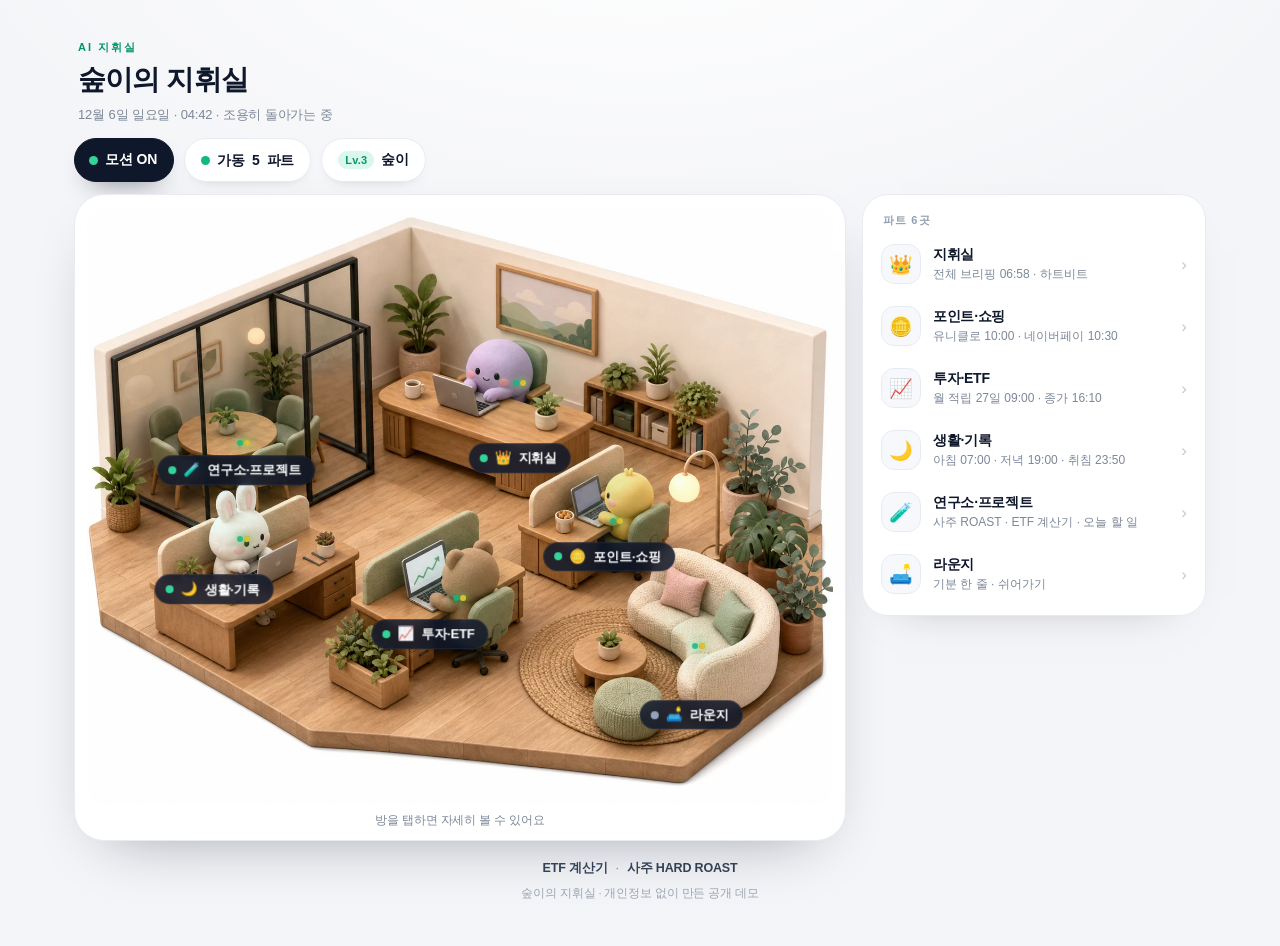
==== commit 57f6f70e: "office: 데스크톱 2단 배치, 가동 파트 표시 점 정리" ====
--- a/office/index.html
+++ b/office/index.html
@@ -26,13 +26,14 @@
       <span class="pill__dot"></span><span id="motionLabel">모션 ON</span>
     </button>
     <div class="pill" aria-label="가동 중인 파트 수">
-      <span class="pill__dot pill__dot--soft"></span>가동 <b id="partCount">5</b>파트
+      <span class="pill__dot"></span>가동 <b id="partCount">5</b>파트
     </div>
     <button class="pill pill--lv" id="levelBtn" type="button" aria-haspopup="dialog">
       <span class="lv">Lv.3</span> 숲이
     </button>
   </div>
 
+  <div class="layout">
   <main class="stage" aria-label="지휘실 평면도">
     <div class="office" id="office">
       <img class="office__bg" src="office-bg.webp" width="1402" height="1122" draggable="false"
@@ -106,6 +107,7 @@
       <span class="part__go" aria-hidden="true">›</span>
     </button>
   </section>
+  </div>
 
   <footer class="foot">
     <nav class="foot__links" aria-label="바로가기">
--- a/office/style.css
+++ b/office/style.css
@@ -133,6 +133,7 @@
 }
 
 /* ── 오피스 무대 ──────────────────────── */
+.layout{display:block}
 .stage{
   margin:0;
   padding:10px 10px 6px;
@@ -785,6 +786,24 @@
   .badge__ico{display:none}
 }
 
+/* ── 데스크톱 2단 ─────────────────────── */
+@media (min-width:1000px){
+  .page{max-width:1180px}
+  .layout{
+    display:grid;
+    grid-template-columns:minmax(0,1fr) 344px;
+    gap:16px;
+    align-items:start;
+  }
+  .parts{
+    margin-top:0;
+    position:sticky;
+    top:20px;
+  }
+  .part{padding:11px 12px}
+  .masthead__title{font-size:29px}
+}
+
 /* ── 데스크톱: 가운데 모달 ────────────── */
 @media (min-width:860px){
   .page{padding:34px 24px 44px}
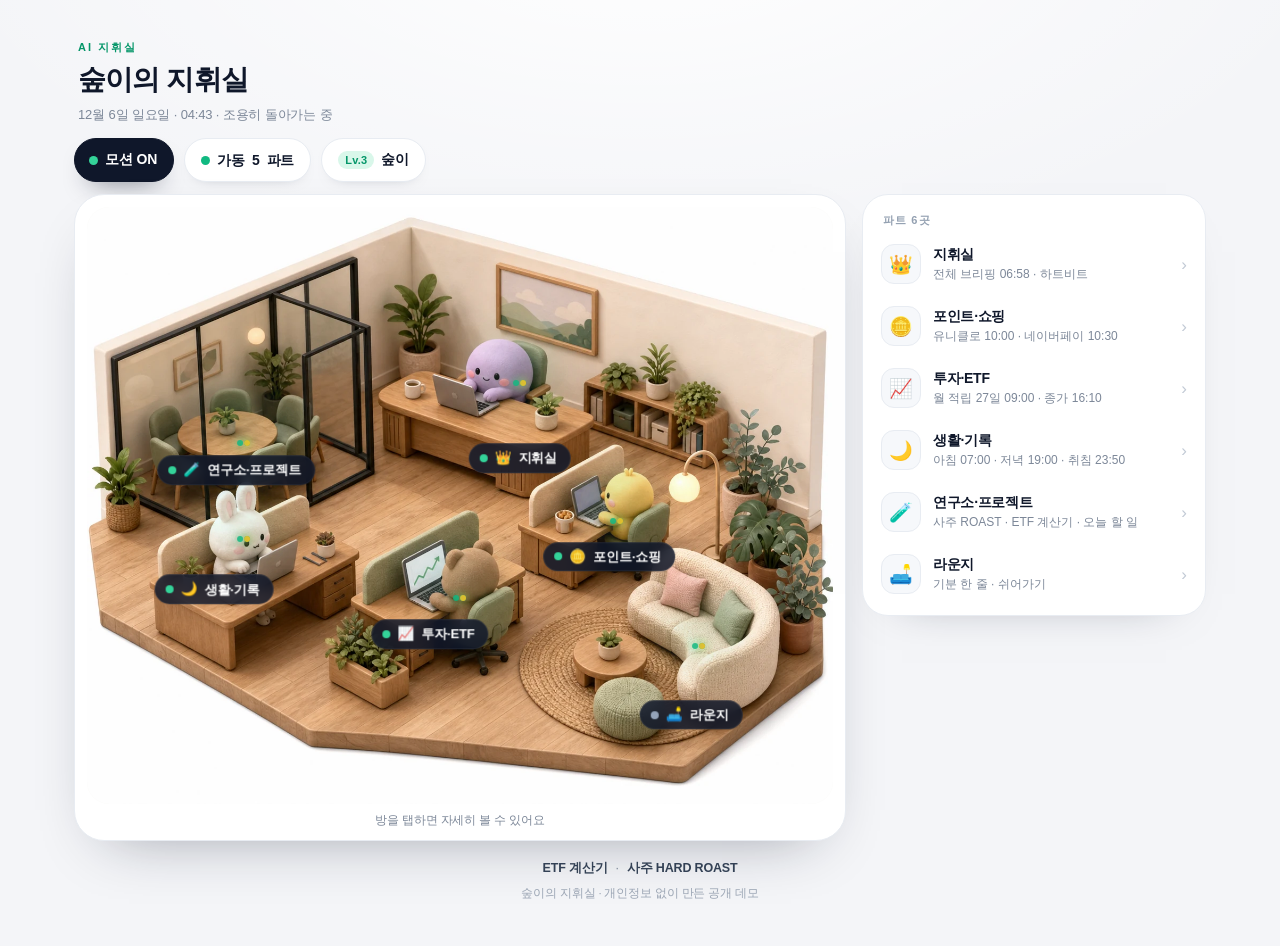
==== commit cb6fb931: "office: 에셋 버전 갱신" ====
--- a/office/index.html
+++ b/office/index.html
@@ -9,7 +9,7 @@
 <meta property="og:title" content="숲이의 3D 지휘실">
 <meta property="og:description" content="아침 브리핑부터 ETF 종가 갱신까지, 조용히 돌아가는 5개 파트.">
 <link rel="icon" href="data:image/svg+xml,<svg xmlns=%22http://www.w3.org/2000/svg%22 viewBox=%220 0 100 100%22><text y=%22.9em%22 font-size=%2290%22>🏢</text></svg>">
-<link rel="stylesheet" href="style.css?v=2">
+<link rel="stylesheet" href="style.css?v=3">
 </head>
 <body class="motion-on">
 
@@ -139,6 +139,6 @@
   <p class="noscript">이 페이지는 자바스크립트가 켜져 있을 때 제대로 보여요.</p>
 </noscript>
 
-<script src="app.js?v=2"></script>
+<script src="app.js?v=3"></script>
 </body>
 </html>
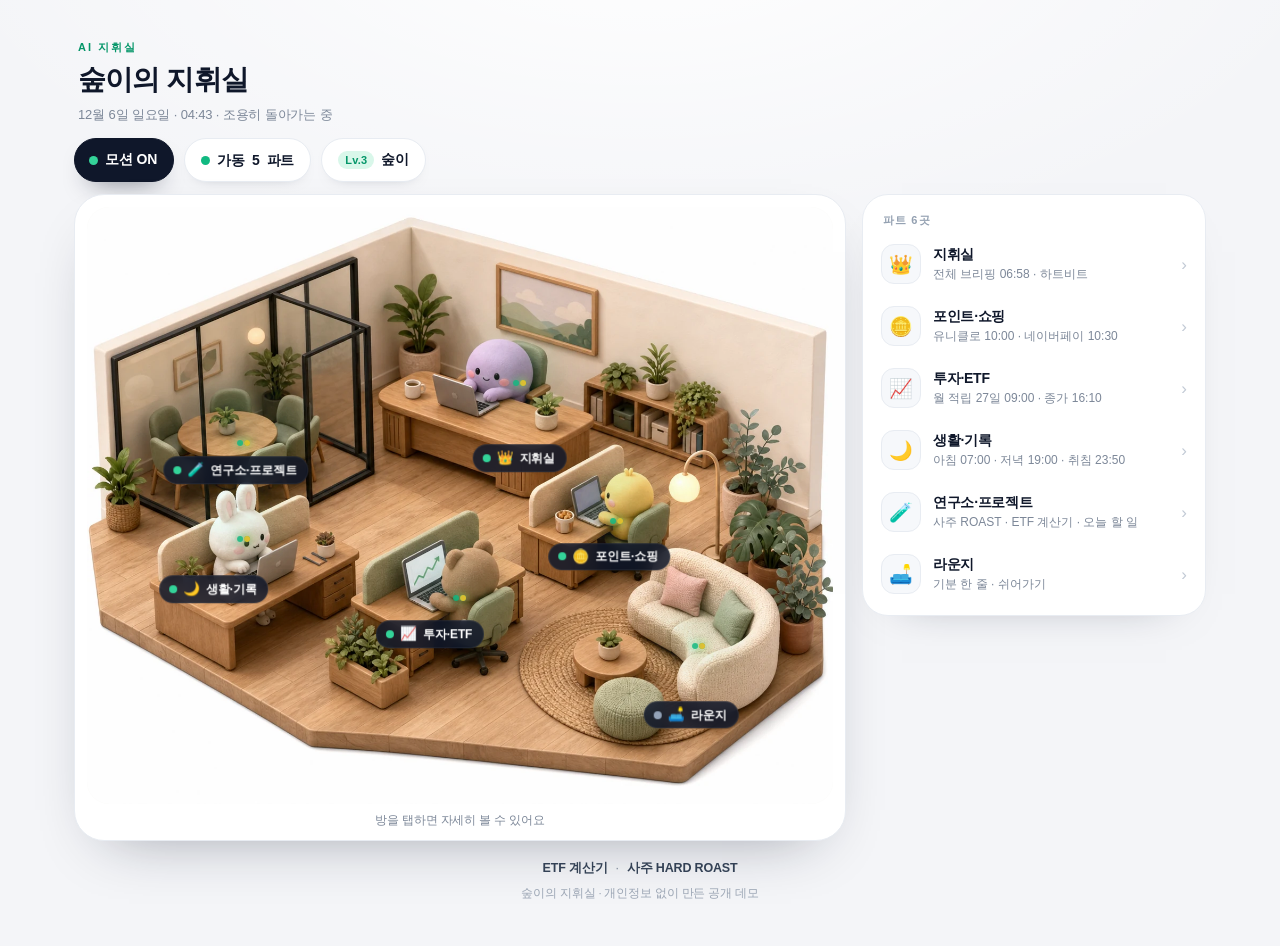
==== commit 33a03f1f: "office: 모바일 불빛·데스크톱 배지 크기 미세 조정" ====
--- a/office/index.html
+++ b/office/index.html
@@ -9,7 +9,7 @@
 <meta property="og:title" content="숲이의 3D 지휘실">
 <meta property="og:description" content="아침 브리핑부터 ETF 종가 갱신까지, 조용히 돌아가는 5개 파트.">
 <link rel="icon" href="data:image/svg+xml,<svg xmlns=%22http://www.w3.org/2000/svg%22 viewBox=%220 0 100 100%22><text y=%22.9em%22 font-size=%2290%22>🏢</text></svg>">
-<link rel="stylesheet" href="style.css?v=3">
+<link rel="stylesheet" href="style.css?v=4">
 </head>
 <body class="motion-on">
 
@@ -139,6 +139,6 @@
   <p class="noscript">이 페이지는 자바스크립트가 켜져 있을 때 제대로 보여요.</p>
 </noscript>
 
-<script src="app.js?v=3"></script>
+<script src="app.js?v=4"></script>
 </body>
 </html>
--- a/office/style.css
+++ b/office/style.css
@@ -768,7 +768,7 @@
   .badge__ico{font-size:10.5px}
   .tx-long{display:none}
   .tx-short{display:inline}
-  .hot{width:19%}
+  .hot{width:15%}
   .hot i{width:4px;height:4px}
   .parts{margin-top:12px;border-radius:22px}
   .part{padding:9px 10px;gap:10px}
@@ -802,6 +802,7 @@
   }
   .part{padding:11px 12px}
   .masthead__title{font-size:29px}
+  .badge{font-size:12px;padding:7px 12px 7px 10px;gap:6px}
 }
 
 /* ── 데스크톱: 가운데 모달 ────────────── */
